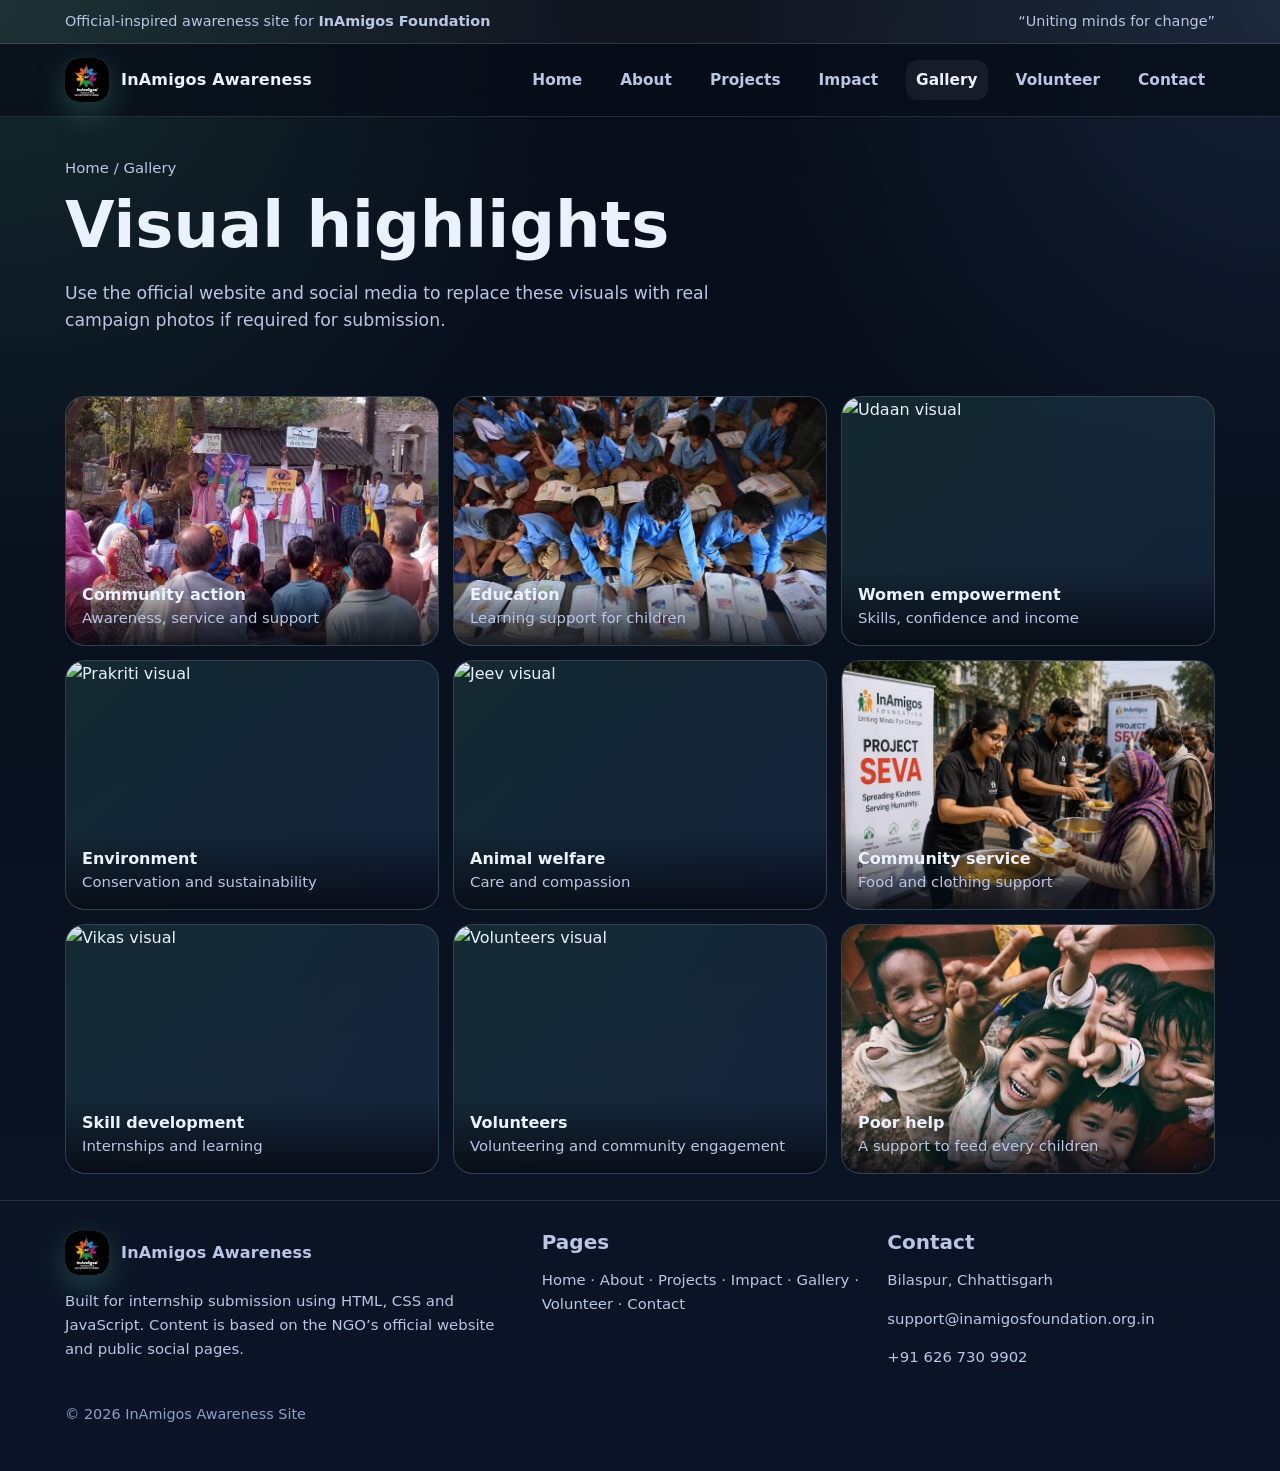
==== gallery.html @ 8988aaff "intitial commit" ====
<!DOCTYPE html>
<html lang="en">
<head>
  <meta charset="UTF-8" />
  <meta name="viewport" content="width=device-width, initial-scale=1.0" />
  <title>InAmigos Awareness | Gallery</title>
  <link rel="stylesheet" href="style.css" />
</head>
<body>
  <div class="progress"></div>
  <div class="topbar">
    <div class="container">
      <div>Official-inspired awareness site for <strong>InAmigos Foundation</strong></div>
      <div>“Uniting minds for change”</div>
    </div>
  </div>
  <header class="nav">
    <div class="container nav-inner">
      <a class="branding" href="index.html">
        <span class="logo"><img src="InAmigos Logo.png" alt="InAmigos logo"></span>
        <span>InAmigos Awareness</span>
      </a>
      <button class="menu-btn" aria-label="Toggle navigation">Menu</button>
      <nav class="nav-links">
        <a class="" href="index.html">Home</a>
        <a class="" href="about.html">About</a>
        <a class="" href="projects.html">Projects</a>
        <a class="" href="impact.html">Impact</a>
        <a class="active" href="gallery.html">Gallery</a>
        <a class="" href="volunteer.html">Volunteer</a>
        <a class="" href="contact.html">Contact</a>
      </nav>
    </div>
  </header>
  
<main class="page-title" id="top">
  <div class="container">
    <div class="breadcrumb">Home / Gallery</div>
    <h1 style="margin-top:8px">Visual highlights</h1>
    <p class="lead">Use the official website and social media to replace these visuals with real campaign photos if required for submission.</p>
  </div>
</main>

<section class="section">
  <div class="container gallery">
    <div class="shot reveal"><img src="Awareness, service and support.jpg" alt="Hero visual"><div class="overlay"><strong>Community action</strong><div class="small">Awareness, service and support</div></div></div>
    <div class="shot reveal"><img src="Bachpanshala.jpg" alt="Bachpanshala visual"><div class="overlay"><strong>Education</strong><div class="small">Learning support for children</div></div></div>
    <div class="shot reveal"><img src="Udaan.jpg" alt="Udaan visual"><div class="overlay"><strong>Women empowerment</strong><div class="small">Skills, confidence and income</div></div></div>
    <div class="shot reveal"><img src="Prakriti.jpg" alt="Prakriti visual"><div class="overlay"><strong>Environment</strong><div class="small">Conservation and sustainability</div></div></div>
    <div class="shot reveal"><img src="Jeev.jpg" alt="Jeev visual"><div class="overlay"><strong>Animal welfare</strong><div class="small">Care and compassion</div></div></div>
    <div class="shot reveal"><img src="seva.png" alt="Seva visual"><div class="overlay"><strong>Community service</strong><div class="small">Food and clothing support</div></div></div>
    <div class="shot reveal vikas"><img src="Vikas.png" alt="Vikas visual"><div class="overlay"><strong>Skill development</strong><div class="small">Internships and learning</div></div></div>
    <div class="shot reveal volunteer"><img src="Volunteer.png" alt="Volunteers visual"><div class="overlay"><strong>Volunteers</strong><div class="small">Volunteering and community engagement</div></div></div>
    <div class="shot reveal wide"><img src="Community support and mentorship.png" alt="Awarness visual"><div class="overlay"><strong>Poor help</strong><div class="small">A support to feed every children</div></div></div>

  </div>
</section>

  <footer class="footer">
    <div class="container footer-grid">
      <div>
        <div class="branding" style="margin-bottom:10px">
          <span class="logo"><img src="InAmigos Logo.png" alt="InAmigos logo"></span>
          <span>InAmigos Awareness</span>
        </div>
        <p class="small">Built for internship submission using HTML, CSS and JavaScript. Content is based on the NGO’s official website and public social pages.</p>
      </div>
      <div>
        <h3>Pages</h3>
        <p class="small">Home · About · Projects · Impact · Gallery · Volunteer · Contact</p>
      </div>
      <div>
        <h3>Contact</h3>
        <p class="small">Bilaspur, Chhattisgarh</p>
        <p class="small">support@inamigosfoundation.org.in</p>
        <p class="small">+91 626 730 9902</p>
      </div>
    </div>
    <div class="container" style="margin-top:18px;color:#8da0c9;font-size:.9rem">
      © <span data-year></span> InAmigos Awareness Site
    </div>
  </footer>
  <a class="btn btn-primary backtop" href="#top">↑ Top</a>
  <script src="script.js"></script>
</body>
</html>
---- style.css ----
:root{
  --bg:#08111f;
  --bg2:#0e1a31;
  --card:#111c33cc;
  --card-solid:#111c33;
  --text:#eaf1ff;
  --muted:#b9c6e6;
  --line:rgba(255,255,255,.12);
  --brand:#68e1b3;
  --brand2:#6aa7ff;
  --accent:#ffd166;
  --danger:#ff7a90;
  --shadow:0 18px 60px rgba(0,0,0,.28);
  --radius:24px;
}
*{box-sizing:border-box}
html{scroll-behavior:smooth}
body{
  margin:0;
  font-family:Inter,system-ui,-apple-system,BlinkMacSystemFont,"Segoe UI",Roboto,Arial,sans-serif;
  background:
    radial-gradient(circle at top left, rgba(104,225,179,.13), transparent 30%),
    radial-gradient(circle at top right, rgba(106,167,255,.12), transparent 28%),
    linear-gradient(180deg, #070d18 0%, #0b1527 100%);
  color:var(--text);
  line-height:1.6;
}
a{color:inherit;text-decoration:none}
img{max-width:100%;display:block}
.container{width:min(1150px, calc(100% - 32px)); margin-inline:auto}
.small{font-size:.93rem;color:var(--muted)}
.topbar{
  background:rgba(255,255,255,.04);
  border-bottom:1px solid var(--line);
  color:var(--muted);
  font-size:.9rem;
}
.topbar .container{display:flex;justify-content:space-between;gap:14px;flex-wrap:wrap;padding:10px 0}
.badge{
  display:inline-flex;align-items:center;gap:8px;
  padding:8px 14px;border-radius:999px;
  background:rgba(104,225,179,.12);
  border:1px solid rgba(104,225,179,.24);
  color:#d7fff0;font-weight:600;
}
.nav{
  position:sticky; top:0; z-index:50;
  backdrop-filter: blur(16px);
  background:rgba(7,13,24,.72);
  border-bottom:1px solid var(--line);
}
.nav-inner{display:flex;align-items:center;justify-content:space-between;gap:16px;padding:14px 0}
.branding{display:flex;align-items:center;gap:12px;font-weight:800;letter-spacing:.2px}
.logo{
  width:44px;height:44px;border-radius:14px;
  background:linear-gradient(135deg,var(--brand),var(--brand2));
  box-shadow:0 10px 30px rgba(104,225,179,.25);
  display:grid;place-items:center;overflow:hidden;
}
.logo svg{width:100%;height:100%}
.nav-links{display:flex;gap:18px;flex-wrap:wrap;align-items:center}
.nav-links a{
  color:var(--muted);font-weight:600;font-size:.96rem;
  padding:8px 10px;border-radius:12px;transition:.2s ease;
}
.nav-links a:hover,.nav-links a.active{
  color:var(--text);background:rgba(255,255,255,.06)
}
.menu-btn{
  display:none;
  border:1px solid var(--line);
  background:rgba(255,255,255,.04);
  color:var(--text);
  border-radius:12px;
  padding:10px 12px;
}
.hero{
  padding:34px 0 12px;
}
.hero-grid{
  display:grid;grid-template-columns:1.15fr .85fr;gap:28px;align-items:center;
  min-height:calc(100vh - 140px);
}
.kicker{color:var(--brand);text-transform:uppercase;letter-spacing:.2em;font-weight:800;font-size:.78rem}
h1,h2,h3{line-height:1.15;margin:0 0 12px}
h1{font-size:clamp(2.4rem, 5vw, 5rem)}
h2{font-size:clamp(1.7rem, 3vw, 2.7rem)}
h3{font-size:1.25rem}
.lead{font-size:1.08rem;color:var(--muted);max-width:62ch}
.actions{display:flex;gap:14px;flex-wrap:wrap;margin-top:28px}
.btn{
  display:inline-flex;align-items:center;justify-content:center;gap:10px;
  padding:14px 20px;border-radius:16px;font-weight:700;border:1px solid transparent;
  transition:.25s ease; cursor:pointer;
}
.btn-primary{background:linear-gradient(135deg,var(--brand),var(--brand2)); color:#04101b; box-shadow:0 18px 40px rgba(104,225,179,.18)}
.btn-primary:hover{transform:translateY(-2px)}
.btn-secondary{background:rgba(255,255,255,.06); border-color:var(--line); color:var(--text)}
.btn-secondary:hover{background:rgba(255,255,255,.1)}
.hero-card, .card, .panel{
  background:linear-gradient(180deg, rgba(17,28,51,.92), rgba(11,21,39,.92));
  border:1px solid var(--line);
  border-radius:var(--radius);
  box-shadow:var(--shadow);
}
.hero-card{padding:18px; position:relative; overflow:hidden}
.hero-visual{
  min-height:520px;
  display:flex;align-items:center;justify-content:center;
  background:
    radial-gradient(circle at 30% 20%, rgba(255,209,102,.22), transparent 22%),
    radial-gradient(circle at 80% 10%, rgba(104,225,179,.16), transparent 25%),
    radial-gradient(circle at 50% 80%, rgba(106,167,255,.15), transparent 30%),
    linear-gradient(180deg, rgba(17,28,51,.95), rgba(12,19,34,.95));
  border-radius:20px;
  overflow:hidden;
}
.hero-visual img{width:min(100%, 520px); filter: drop-shadow(0 28px 60px rgba(0,0,0,.3));}
.stat-grid{display:grid;grid-template-columns:repeat(4,1fr);gap:14px;margin-top:26px}
.stat{
  padding:16px;border-radius:18px;background:rgba(255,255,255,.05);border:1px solid var(--line)
}
.stat strong{display:block;font-size:1.5rem}
.stat span{color:var(--muted);font-size:.92rem}
.section{padding:26px 0 6px}
.section-head{
  display:flex;justify-content:space-between;align-items:end;gap:16px;flex-wrap:wrap;margin-bottom:18px
}
.grid-2{display:grid;grid-template-columns:repeat(2,1fr);gap:18px}
.grid-3{display:grid;grid-template-columns:repeat(3,1fr);gap:18px}
.grid-4{display:grid;grid-template-columns:repeat(4,1fr);gap:18px}
.card{padding:22px}
.card p{color:var(--muted);margin:0}
.icon{
  width:52px;height:52px;border-radius:16px;display:grid;place-items:center;margin-bottom:14px;
  background:linear-gradient(135deg, rgba(104,225,179,.16), rgba(106,167,255,.16));
  border:1px solid rgba(255,255,255,.08);
}
.taglist{display:flex;gap:10px;flex-wrap:wrap;margin-top:12px}
.tag{padding:7px 11px;border-radius:999px;background:rgba(255,255,255,.06);border:1px solid var(--line);color:var(--muted);font-size:.88rem}
.timeline{position:relative;padding-left:22px}
.timeline::before{
  content:"";position:absolute;left:8px;top:4px;bottom:4px;width:2px;background:linear-gradient(var(--brand),var(--brand2))
}
.timeline-item{position:relative;padding-bottom:20px}
.timeline-item::before{
  content:"";position:absolute;left:-18px;top:8px;width:12px;height:12px;border-radius:50%;
  background:linear-gradient(135deg,var(--brand),var(--brand2));box-shadow:0 0 0 6px rgba(104,225,179,.08)
}
.gallery{
  display:grid;grid-template-columns:repeat(12,1fr);gap:14px
}
.gallery .shot{
  min-height:180px;border-radius:20px;overflow:hidden;border:1px solid var(--line);position:relative;
  background:linear-gradient(135deg, rgba(104,225,179,.12), rgba(106,167,255,.12))
}
.gallery .shot img{width:100%;height:100%;object-fit:cover}
.gallery .shot:nth-child(1){grid-column:span 4}
.gallery .shot:nth-child(2){grid-column:span 4}
.gallery .shot:nth-child(3){grid-column:span 4}
.gallery .shot:nth-child(4){grid-column:span 4}
.gallery .shot:nth-child(5){grid-column:span 4}
.gallery .shot:nth-child(6){grid-column:span 4}
.gallery .shot:nth-child(7){grid-column:span 4}
.gallery .shot:nth-child(8){grid-column:span 4}
.gallery .shot:nth-child(9){grid-column:span 4}


.overlay{
  position:absolute;inset:auto 0 0 0;padding:14px 16px;
  background:linear-gradient(180deg, transparent, rgba(6,10,18,.88))
}
form{
  display:grid;gap:14px
}
input,textarea,select{
  width:100%;padding:14px 15px;border-radius:14px;border:1px solid var(--line);
  background:rgba(255,255,255,.05); color:var(--text); outline:none
}
textarea{min-height:150px;resize:vertical}
input::placeholder,textarea::placeholder{color:#8da0c9}
.footer{
  padding:30px 0 45px;margin-top:20px;border-top:1px solid var(--line);color:var(--muted)
}
.footer-grid{display:grid;grid-template-columns:1.4fr 1fr 1fr;gap:18px}
.note{
  padding:16px 18px;border-radius:18px;background:rgba(255,255,255,.05);border:1px solid var(--line);
}
.progress{
  position:fixed;left:0;top:0;height:3px;width:0;background:linear-gradient(90deg,var(--brand),var(--brand2));z-index:80
}
.reveal{opacity:0;transform:translateY(18px);transition:.7s ease}
.reveal.show{opacity:1;transform:translateY(0)}
.page-title{padding:40px 0 18px}
.breadcrumb{color:var(--muted);font-size:.93rem}
.table{
  width:100%;border-collapse:collapse;overflow:hidden;border-radius:18px;border:1px solid var(--line)
}
.table th,.table td{padding:14px 16px;border-bottom:1px solid var(--line);text-align:left}
.table th{background:rgba(255,255,255,.05);color:var(--text)}
.table td{color:var(--muted)}
hr.sep{border:none;border-top:1px solid var(--line);margin:18px 0}
iframe.map{width:100%;min-height:320px;border:0;border-radius:20px}
.backtop{
  position:fixed;right:18px;bottom:18px;z-index:60;
  opacity:0;pointer-events:none;transform:translateY(10px);
}
.backtop.show{opacity:1;pointer-events:auto;transform:translateY(0)}
@media (max-width: 980px){
  .hero-grid,.grid-2,.grid-3,.grid-4,.footer-grid{grid-template-columns:1fr}
  .stat-grid{grid-template-columns:repeat(2,1fr)}
  .gallery{grid-template-columns:repeat(6,1fr)}
  .gallery .shot:nth-child(n){grid-column:span 6}
  .hero-visual{min-height:420px}
}
@media (max-width: 760px){
  .nav-links{
    display:none; position:absolute; left:16px; right:16px; top:72px;
    padding:14px; border-radius:18px; background:rgba(8,17,31,.97); border:1px solid var(--line);
    flex-direction:column; align-items:flex-start;
  }
  .nav-links.open{display:flex}
  .menu-btn{display:inline-flex}
  .stat-grid{grid-template-columns:1fr 1fr}
  .topbar .container{justify-content:center;text-align:center}
}
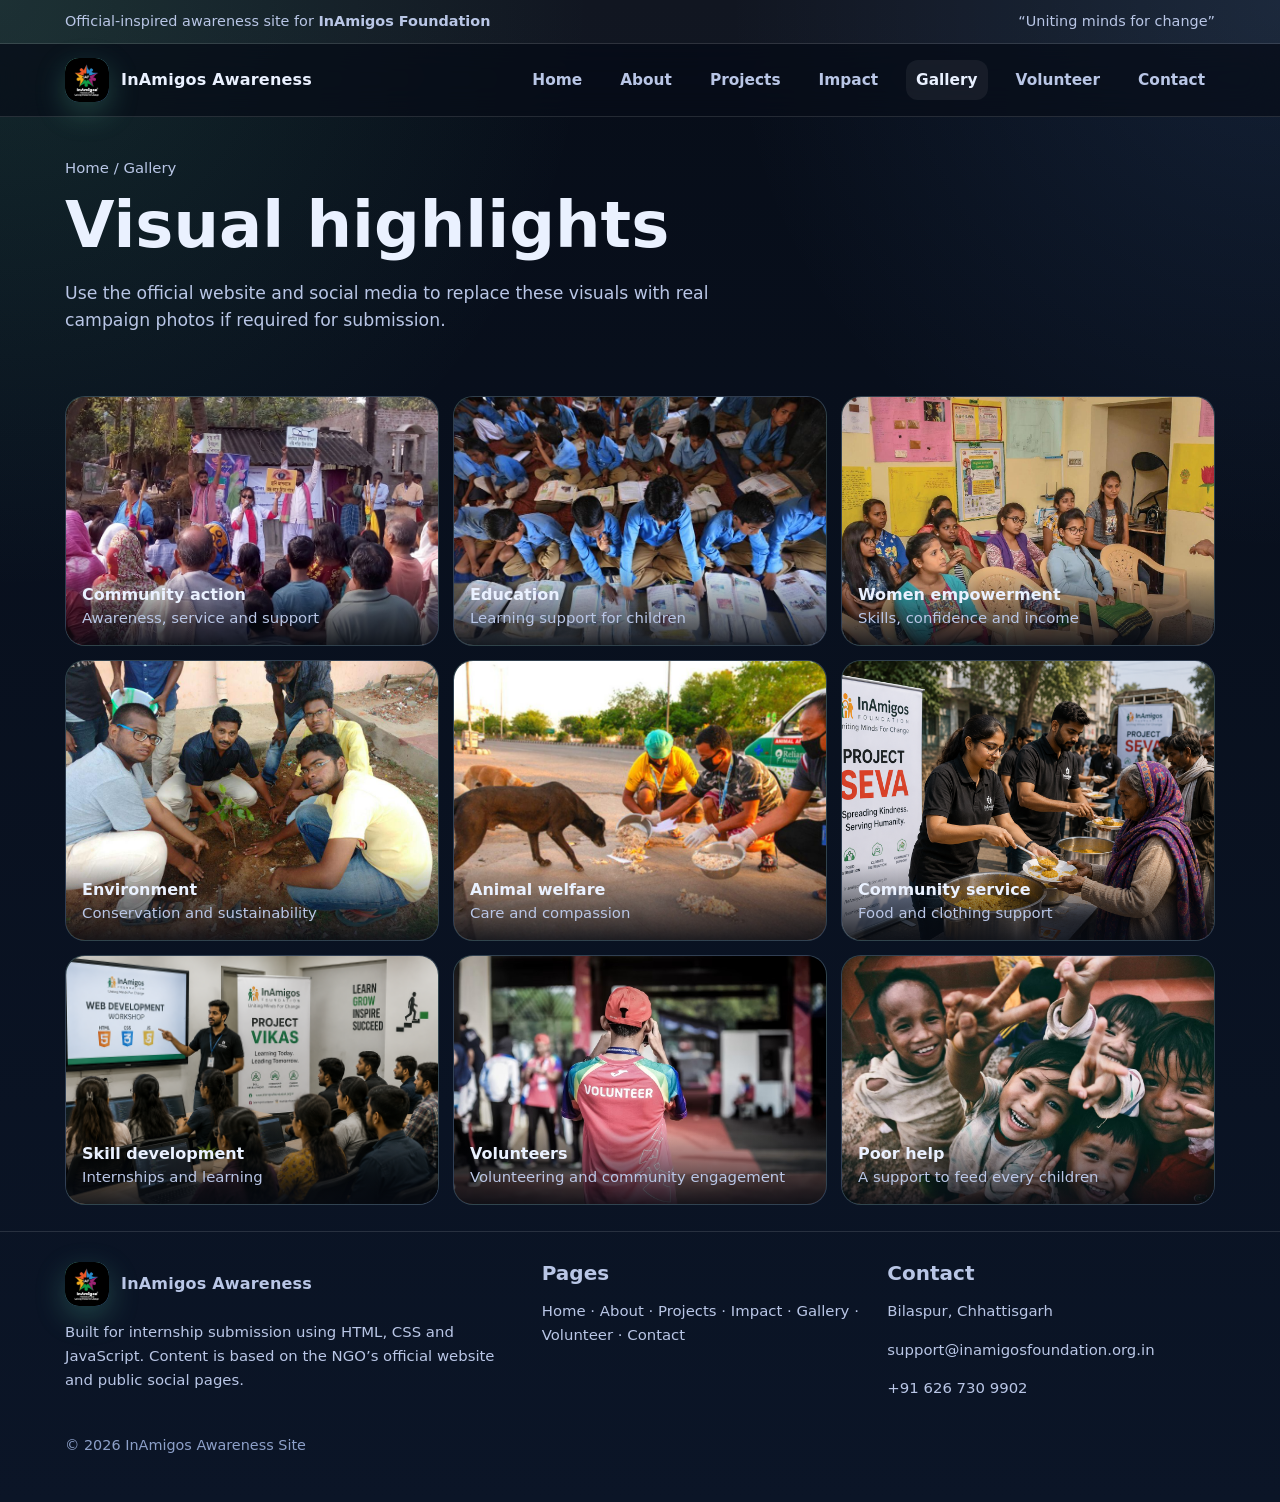
==== commit 4dc9677c: "Update gallery.html" ====
--- a/gallery.html
+++ b/gallery.html
@@ -45,12 +45,12 @@
   <div class="container gallery">
     <div class="shot reveal"><img src="Awareness, service and support.jpg" alt="Hero visual"><div class="overlay"><strong>Community action</strong><div class="small">Awareness, service and support</div></div></div>
     <div class="shot reveal"><img src="Bachpanshala.jpg" alt="Bachpanshala visual"><div class="overlay"><strong>Education</strong><div class="small">Learning support for children</div></div></div>
-    <div class="shot reveal"><img src="Udaan.jpg" alt="Udaan visual"><div class="overlay"><strong>Women empowerment</strong><div class="small">Skills, confidence and income</div></div></div>
-    <div class="shot reveal"><img src="Prakriti.jpg" alt="Prakriti visual"><div class="overlay"><strong>Environment</strong><div class="small">Conservation and sustainability</div></div></div>
-    <div class="shot reveal"><img src="Jeev.jpg" alt="Jeev visual"><div class="overlay"><strong>Animal welfare</strong><div class="small">Care and compassion</div></div></div>
+    <div class="shot reveal"><img src="udaan.jpg" alt="Udaan visual"><div class="overlay"><strong>Women empowerment</strong><div class="small">Skills, confidence and income</div></div></div>
+    <div class="shot reveal"><img src="prakriti.jpg" alt="Prakriti visual"><div class="overlay"><strong>Environment</strong><div class="small">Conservation and sustainability</div></div></div>
+    <div class="shot reveal"><img src="jeev.jpg" alt="Jeev visual"><div class="overlay"><strong>Animal welfare</strong><div class="small">Care and compassion</div></div></div>
     <div class="shot reveal"><img src="seva.png" alt="Seva visual"><div class="overlay"><strong>Community service</strong><div class="small">Food and clothing support</div></div></div>
-    <div class="shot reveal vikas"><img src="Vikas.png" alt="Vikas visual"><div class="overlay"><strong>Skill development</strong><div class="small">Internships and learning</div></div></div>
-    <div class="shot reveal volunteer"><img src="Volunteer.png" alt="Volunteers visual"><div class="overlay"><strong>Volunteers</strong><div class="small">Volunteering and community engagement</div></div></div>
+    <div class="shot reveal vikas"><img src="vikas.png" alt="Vikas visual"><div class="overlay"><strong>Skill development</strong><div class="small">Internships and learning</div></div></div>
+    <div class="shot reveal volunteer"><img src="volunteer.png" alt="Volunteers visual"><div class="overlay"><strong>Volunteers</strong><div class="small">Volunteering and community engagement</div></div></div>
     <div class="shot reveal wide"><img src="Community support and mentorship.png" alt="Awarness visual"><div class="overlay"><strong>Poor help</strong><div class="small">A support to feed every children</div></div></div>
 
   </div>
@@ -83,4 +83,4 @@
   <a class="btn btn-primary backtop" href="#top">↑ Top</a>
   <script src="script.js"></script>
 </body>
-</html>+</html>
